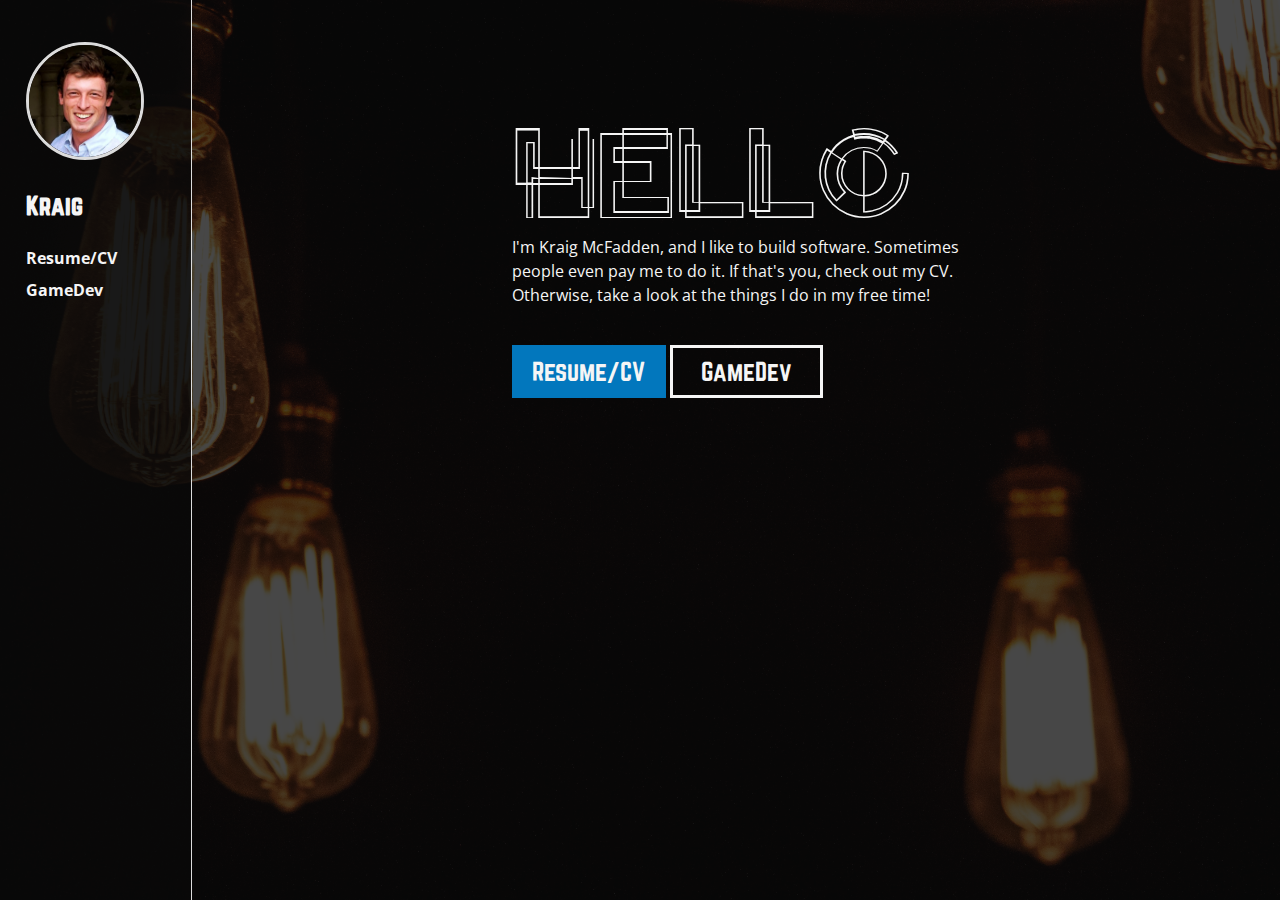
==== index.html @ 38e7fdec "new website" ====
<!DOCTYPE html>
<html lang="en">
<head>
    <title>Kraig McFadden</title>
    <meta charset="utf-8">
    <meta name="viewport" content="width=device-width, initial-scale=1">
    <link rel = "stylesheet" type = "text/css" href = "style.css" />
    <link href="https://fonts.googleapis.com/css?family=Alegreya+SC:700|Open+Sans&display=swap" rel="stylesheet">
</head>
<body>
    <section>
        <nav>
            <ul>
                <li><a href="#"><img src="resources/images/me.JPG"></a></li>
                <li><a href="#"><h2>Kraig</h2></a></li>
                <li><a href="oops.html">Resume/CV</a></li>
                <li><a href="oops.html">GameDev</a></li>
            </ul>
        </nav>

        <article>
            <div>HELLO</div>
            <p>I'm Kraig McFadden, and I like to build software.
            Sometimes people even pay me to do it.
            If that's you, check out my CV. Otherwise, take a look at the things I do in my free time!</p>
            <br>
            <a href="oops.html"><button type="button" class="highlighted-button">Resume/CV</button></a>
            <a href="oops.html"><button type="button">GameDev</button></a>
        </article>
    </section>
</body>
</html>
---- style.css ----
* {
    box-sizing: border-box;
}

body {
    font-family: 'Open Sans', Lato, sans-serif;
    margin: 0;
    font-size: 100%;
    background-image: url("resources/images/lights.jpg");
    background-repeat: no-repeat;
    background-size: cover;
    background-color: rgb(10, 10, 10);
    color: whitesmoke;
}

@font-face {
    font-family: "norwester";
    src: url("resources/fonts/norwester.otf") format("opentype");
}

@font-face {
    font-family: "TESLA";
    src: url("resources/fonts/TESLA.ttf") format("truetype");
}

/* Container for flexboxes */
section {
    display: -webkit-flex;
    display: flex;
    height: 100vh;
    color: inherit;
    background-color: rgba(10, 10, 10, 0.75);
}

/* Style the navigation menu */
nav {
    -webkit-flex: 1;
    -ms-flex: 1;
    flex: 1;
    min-width: 15vw;
    padding: 2%;
    text-align: center;
    border-right: thin solid gainsboro;
    line-height: 2em;
    background-color: rgba(10, 10, 10, 0.75);
}

nav h2 {
    font-size: 1.5em;
    font-family: norwester, serif;
}

/* Style the list inside the menu */
nav ul {
    list-style-type: none;
    text-align: left;
    padding: 0;
}

nav ul li a {
    font-size: 1em;
    font-weight: bold;
    text-decoration: none;
    color: whitesmoke;
}

nav ul li a img {
    width: 85%;
    border-radius: 50%;
    border: solid medium gainsboro;
}

/* Style the content */
article {
    -webkit-flex: 9;
    -ms-flex: 9;
    flex: 9;
    padding: 10% 25%;
    text-align: left;
    color: inherit;
}

article div {
    font-size: 8em;
    font-family: TESLA, sans-serif;
}

article p {
    line-height: 1.5em;
}

/* Style the buttons */
button {
    border: medium solid whitesmoke;
    background-color: transparent;
    color: whitesmoke;
    padding: 2%;
    text-align: center;
    text-decoration: none;
    display: inline-block;
    font-size: 1.5em;
    font-family: norwester, sans-serif;
    min-width: 12vw;
    -webkit-transition-duration: 0.4s; /* Safari */
    transition-duration: 0.4s;
}

button:hover {
    background-color: whitesmoke;
    color: rgb(10, 10, 10);
}

.highlighted-button {
    background-color: #0277BD;
    border-color: #0277BD;
}

.highlighted-button:hover {
    background-color: #81D4FA;
    border-color: #81D4FA;
}

/* Responsive layout - makes the menu and the content (inside the section) sit on top of each other instead of next to each other */
@media (max-width: 600px) {
    section {
        -webkit-flex-direction: column;
        flex-direction: column;
    }
    nav {
        width: 100vw;
    }
    nav ul li a img {
        width: 50%;
    }
    article {
        width: 100vw;
    }
}
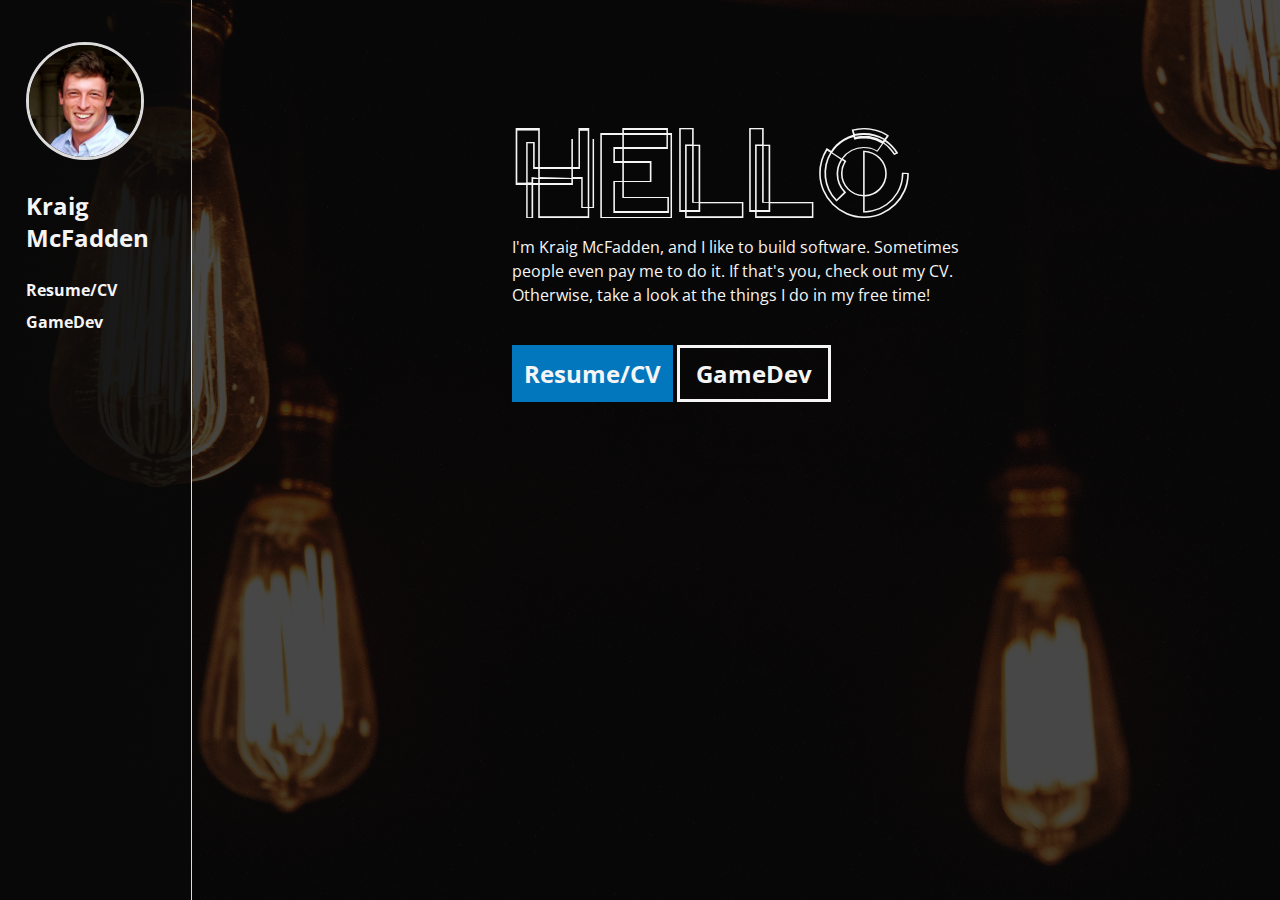
==== commit d826de05: "updated button and nav bar font" ====
--- a/index.html
+++ b/index.html
@@ -5,14 +5,14 @@
     <meta charset="utf-8">
     <meta name="viewport" content="width=device-width, initial-scale=1">
     <link rel = "stylesheet" type = "text/css" href = "style.css" />
-    <link href="https://fonts.googleapis.com/css?family=Alegreya+SC:700|Open+Sans&display=swap" rel="stylesheet">
+    <link href="https://fonts.googleapis.com/css?family=Open+Sans&display=swap" rel="stylesheet">
 </head>
 <body>
     <section>
         <nav>
             <ul>
                 <li><a href="#"><img src="resources/images/me.JPG"></a></li>
-                <li><a href="#"><h2>Kraig</h2></a></li>
+                <li><a href="#"><h2>Kraig McFadden</h2></a></li>
                 <li><a href="oops.html">Resume/CV</a></li>
                 <li><a href="oops.html">GameDev</a></li>
             </ul>
--- a/style.css
+++ b/style.css
@@ -47,7 +47,7 @@
 
 nav h2 {
     font-size: 1.5em;
-    font-family: norwester, serif;
+    font-family: 'Open Sans', serif;
 }
 
 /* Style the list inside the menu */
@@ -99,7 +99,8 @@
     text-decoration: none;
     display: inline-block;
     font-size: 1.5em;
-    font-family: norwester, sans-serif;
+    font-family: 'Open Sans', sans-serif;
+    font-weight: bold;
     min-width: 12vw;
     -webkit-transition-duration: 0.4s; /* Safari */
     transition-duration: 0.4s;
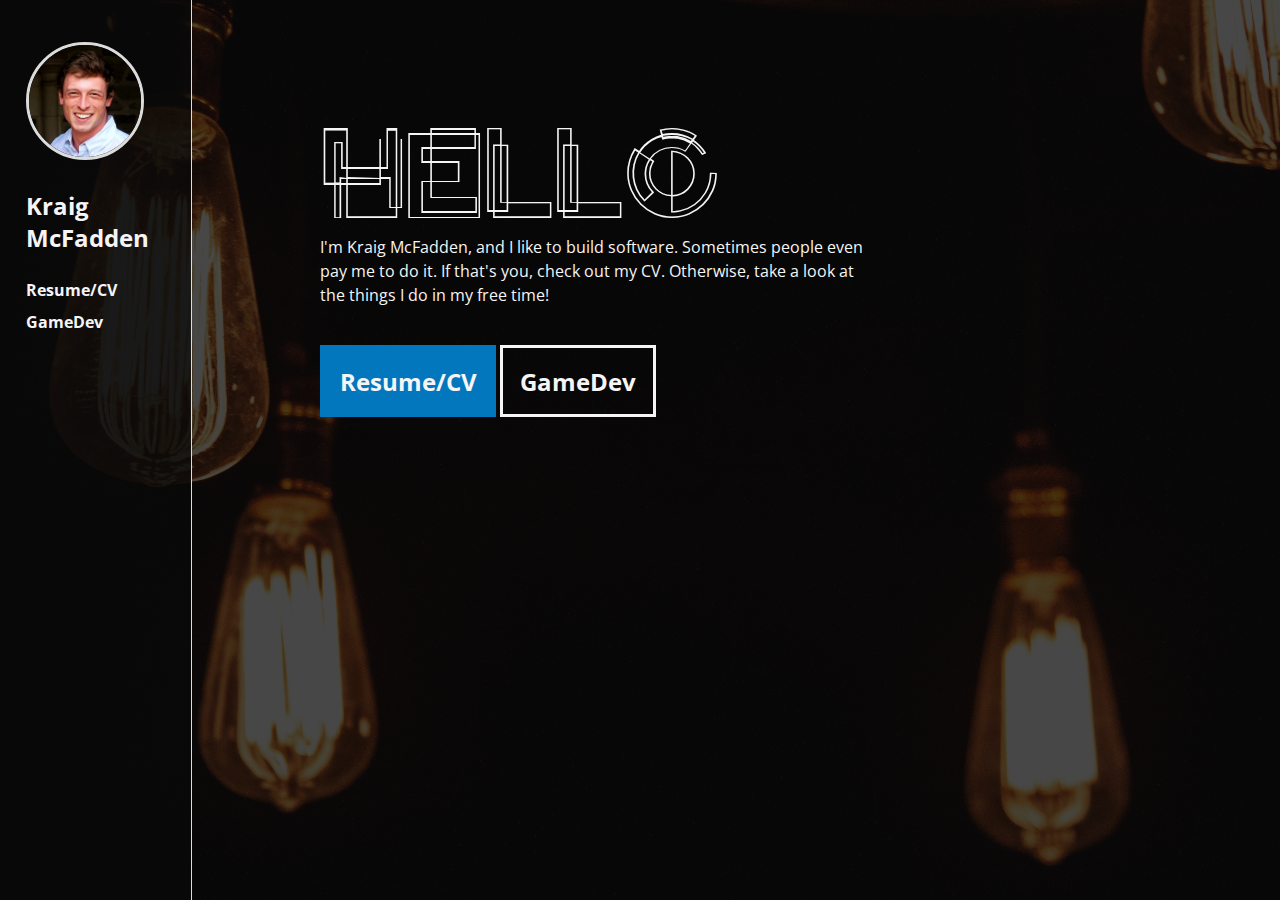
==== commit c4cfb92d: "added page with link to resume" ====
--- a/index.html
+++ b/index.html
@@ -8,25 +8,29 @@
     <link href="https://fonts.googleapis.com/css?family=Open+Sans&display=swap" rel="stylesheet">
 </head>
 <body>
-    <section>
-        <nav>
-            <ul>
-                <li><a href="#"><img src="resources/images/me.JPG"></a></li>
-                <li><a href="#"><h2>Kraig McFadden</h2></a></li>
-                <li><a href="oops.html">Resume/CV</a></li>
-                <li><a href="oops.html">GameDev</a></li>
-            </ul>
-        </nav>
+    <main>
+        <section id="navcolumn">
+            <nav>
+                <ul>
+                    <li><a href="#"><img src="resources/images/me.JPG"></a></li>
+                    <li><a href="#"><h2>Kraig McFadden</h2></a></li>
+                    <li><a href="cv.html">Resume/CV</a></li>
+                    <li><a href="oops.html">GameDev</a></li>
+                </ul>
+            </nav>
+        </section>
 
-        <article>
-            <div>HELLO</div>
-            <p>I'm Kraig McFadden, and I like to build software.
-            Sometimes people even pay me to do it.
-            If that's you, check out my CV. Otherwise, take a look at the things I do in my free time!</p>
-            <br>
-            <a href="oops.html"><button type="button" class="highlighted-button">Resume/CV</button></a>
-            <a href="oops.html"><button type="button">GameDev</button></a>
-        </article>
-    </section>
+        <section id="maincontent">
+            <div id="wrapper">
+                <div>HELLO</div>
+                <p>I'm Kraig McFadden, and I like to build software.
+                Sometimes people even pay me to do it.
+                If that's you, check out my CV. Otherwise, take a look at the things I do in my free time!</p>
+                <br>
+                <a href="cv.html"><button type="button" class="highlighted-button">Resume/CV</button></a>
+                <a href="oops.html"><button type="button">GameDev</button></a>
+            </div>
+        </section>
+    </main>
 </body>
 </html>--- a/style.css
+++ b/style.css
@@ -14,17 +14,12 @@
 }
 
 @font-face {
-    font-family: "norwester";
-    src: url("resources/fonts/norwester.otf") format("opentype");
-}
-
-@font-face {
     font-family: "TESLA";
     src: url("resources/fonts/TESLA.ttf") format("truetype");
 }
 
 /* Container for flexboxes */
-section {
+main {
     display: -webkit-flex;
     display: flex;
     height: 100vh;
@@ -32,8 +27,8 @@
     background-color: rgba(10, 10, 10, 0.75);
 }
 
-/* Style the navigation menu */
-nav {
+/* flexboxes */
+#navcolumn {
     -webkit-flex: 1;
     -ms-flex: 1;
     flex: 1;
@@ -45,48 +40,65 @@
     background-color: rgba(10, 10, 10, 0.75);
 }
 
-nav h2 {
+#maincontent {
+    -webkit-flex: 9;
+    -ms-flex: 9;
+    flex: 9;
+    color: inherit;
+    padding: 10%;
+}
+
+/* Style the navigation menu */
+#navcolumn h2 {
     font-size: 1.5em;
     font-family: 'Open Sans', serif;
 }
 
 /* Style the list inside the menu */
-nav ul {
+#navcolumn ul {
     list-style-type: none;
     text-align: left;
     padding: 0;
 }
 
-nav ul li a {
+#navcolumn ul li a img {
+    width: 85%;
+    border-radius: 50%;
+    border: solid medium gainsboro;
+}
+
+/* Style the content */
+#wrapper {
+    margin: auto;
+    text-align: left;
+    color: inherit;
+}
+
+#wrapper div {
+    font-size: 8em;
+    font-family: TESLA, sans-serif;
+}
+
+#wrapper p {
+    width: 66%;
+    line-height: 1.5em;
+}
+
+/* Style links */
+a {
     font-size: 1em;
     font-weight: bold;
     text-decoration: none;
     color: whitesmoke;
 }
 
-nav ul li a img {
-    width: 85%;
-    border-radius: 50%;
-    border: solid medium gainsboro;
+a:hover {
+    color: #81D4FA;
+    text-decoration: underline;
 }
 
-/* Style the content */
-article {
-    -webkit-flex: 9;
-    -ms-flex: 9;
-    flex: 9;
-    padding: 10% 25%;
-    text-align: left;
-    color: inherit;
-}
-
-article div {
-    font-size: 8em;
-    font-family: TESLA, sans-serif;
-}
-
-article p {
-    line-height: 1.5em;
+a:visited {
+    color: #0277BD;
 }
 
 /* Style the buttons */
